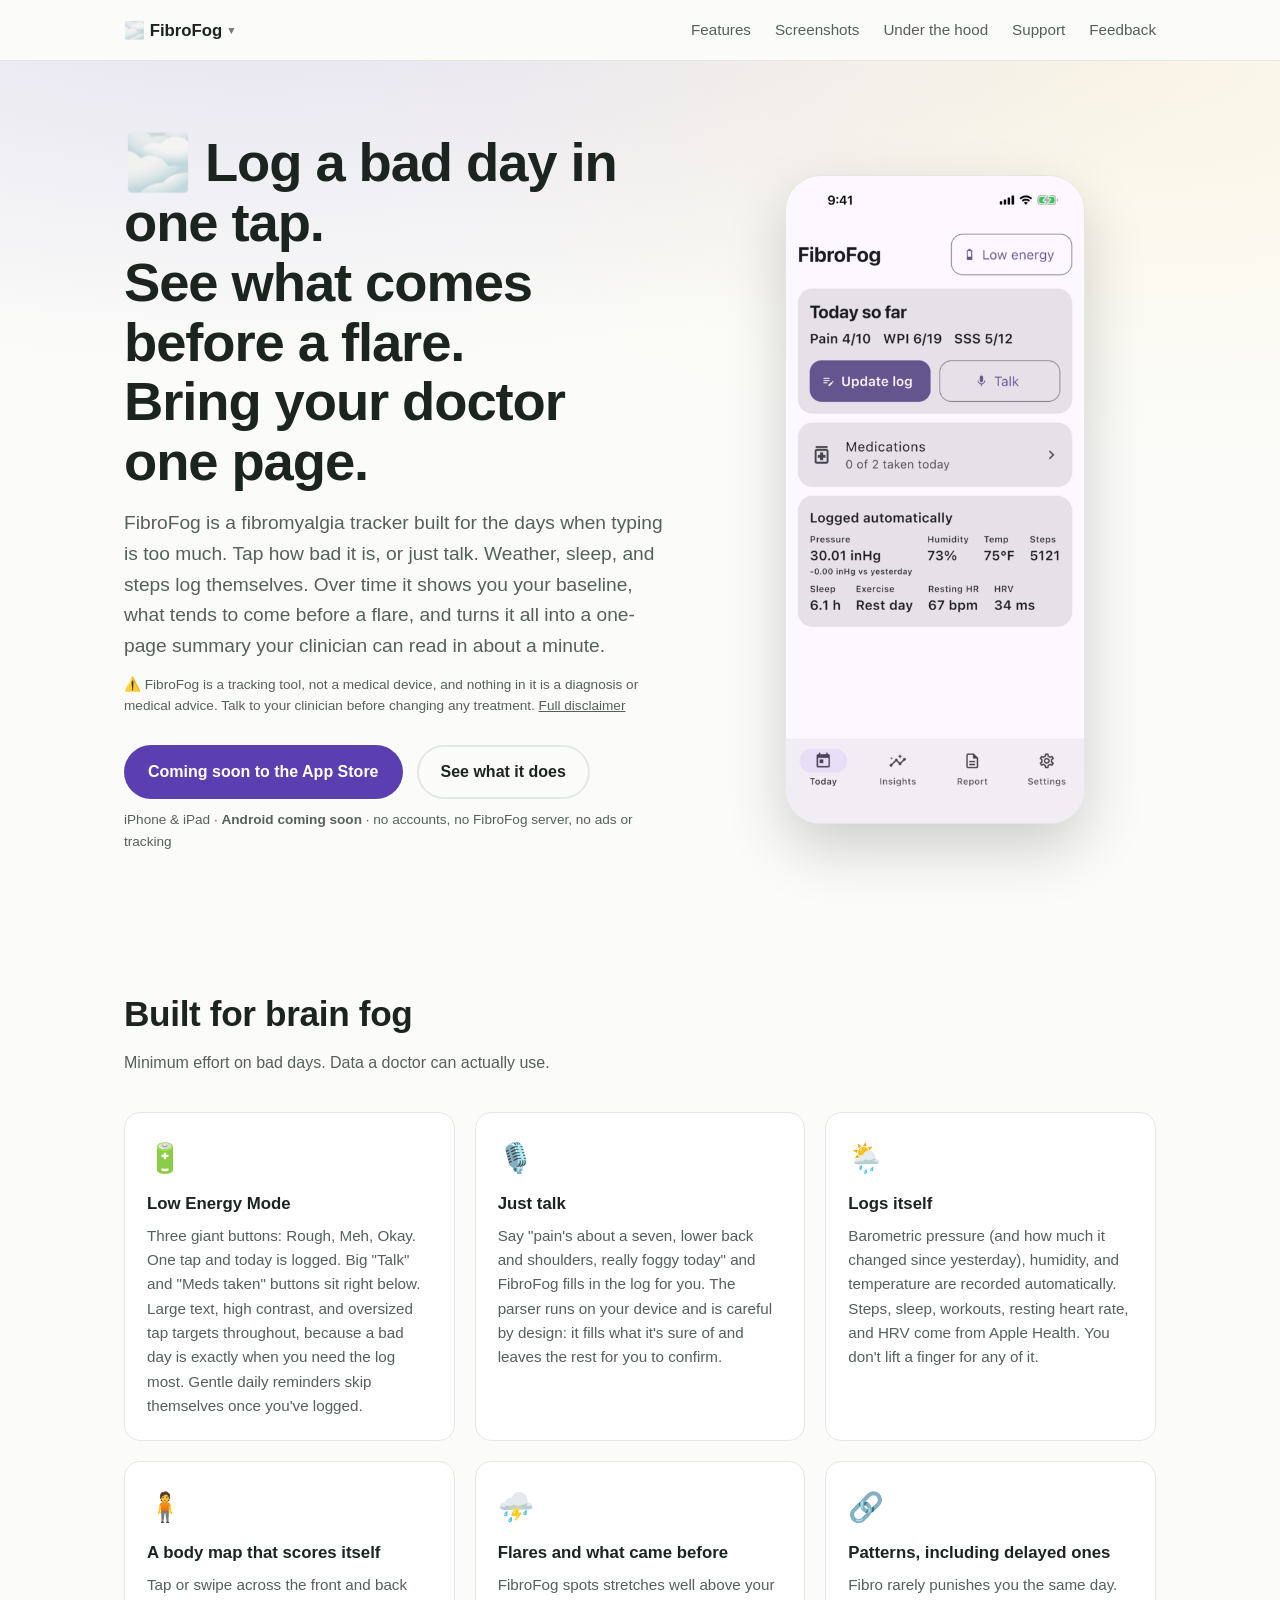
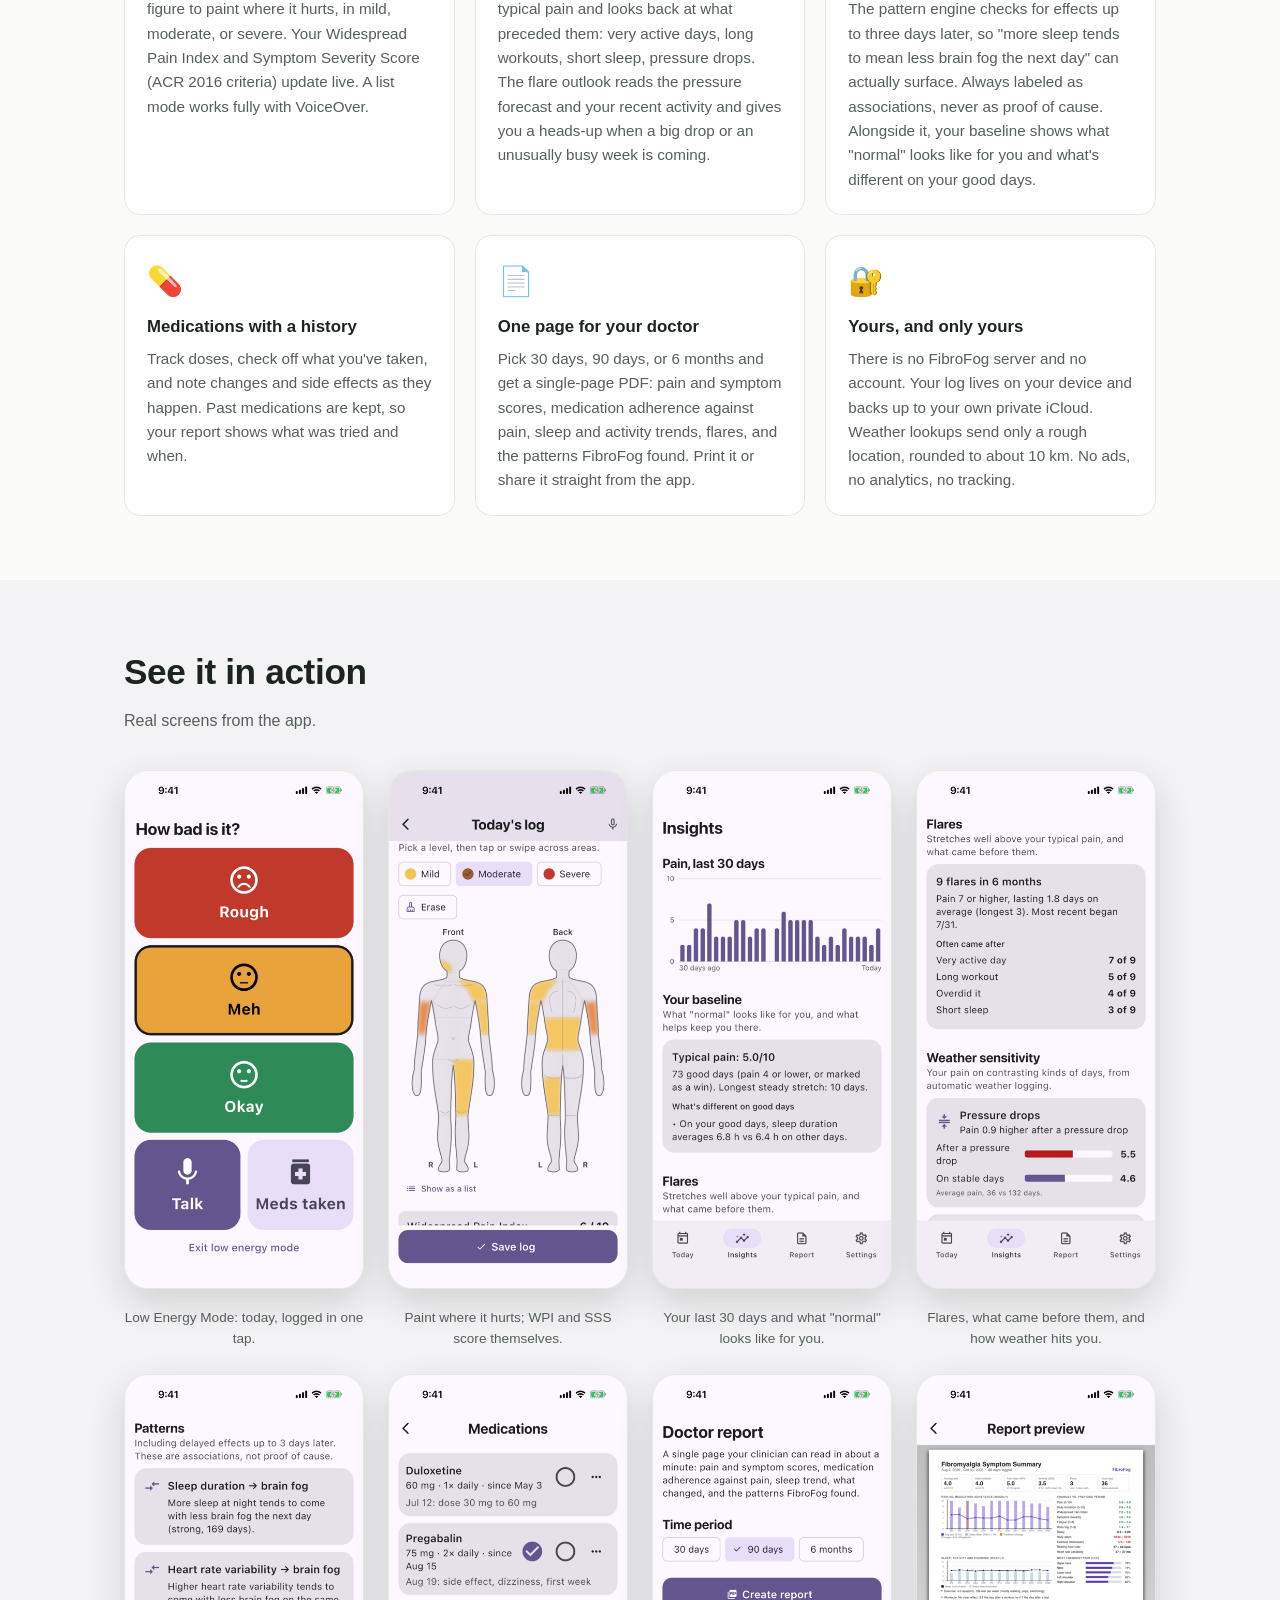
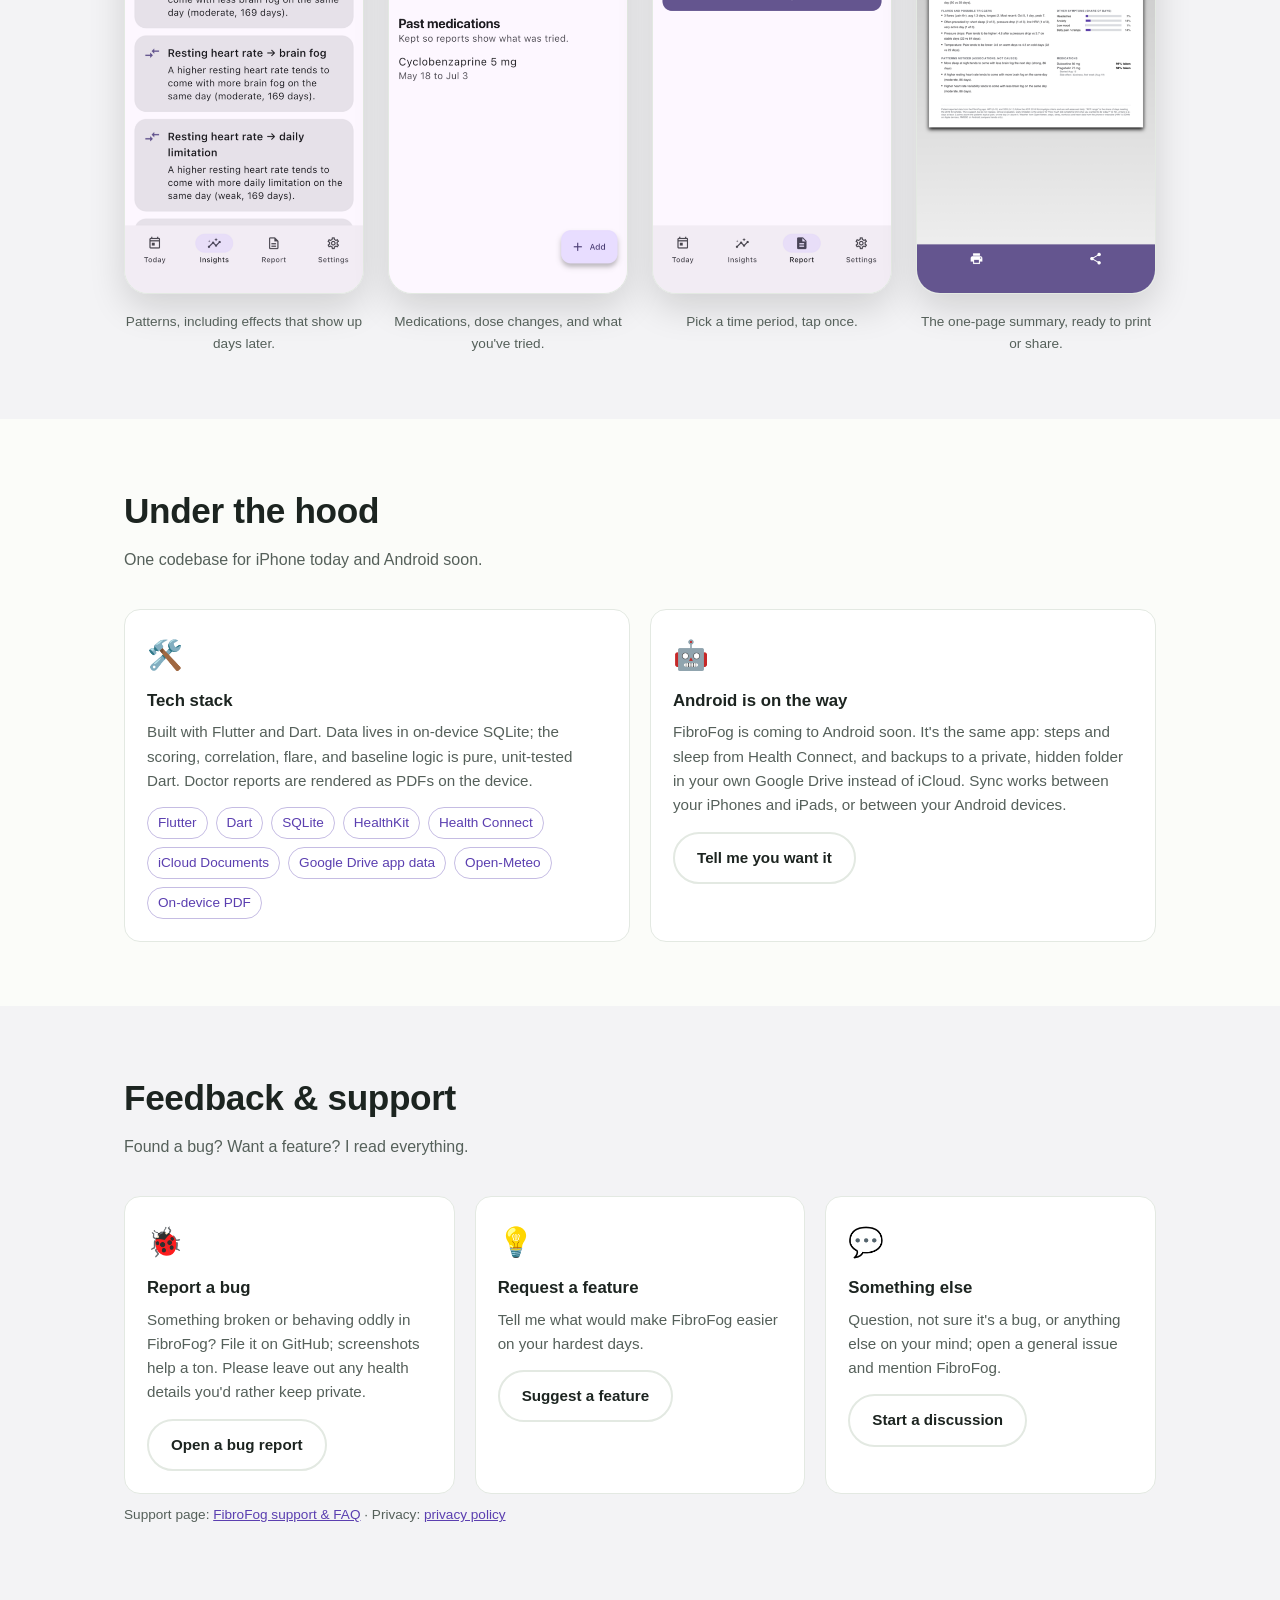
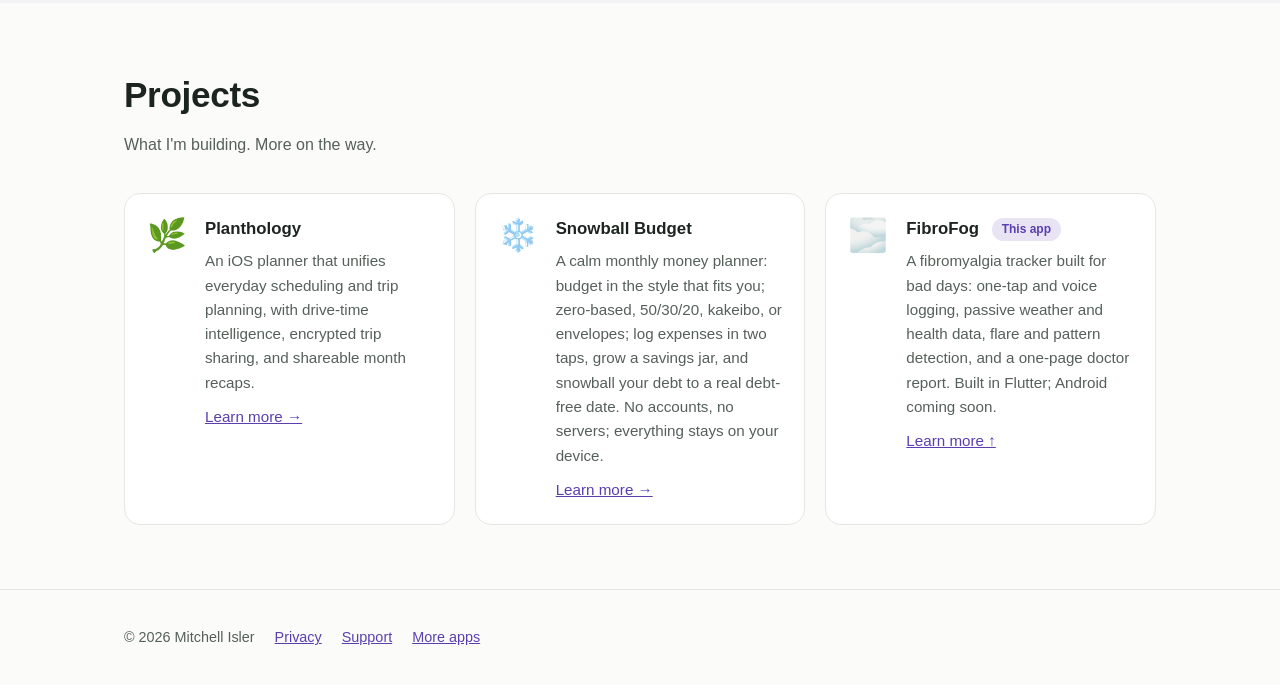
==== fibrofog/index.html @ c0c41186 "add fibro fog" ====
<!DOCTYPE html>
<html lang="en">
<head>
  <meta charset="utf-8">
  <meta name="viewport" content="width=device-width, initial-scale=1">
  <title>FibroFog: a fibromyalgia tracker for your hardest days</title>
  <meta name="description" content="FibroFog is a fibromyalgia tracker built for bad days: one-tap logging, voice memos, passive weather and health data, a body map with WPI/SSS scores, pattern detection, and a one-page report your doctor can read in a minute. Your data stays on your device.">
  <meta property="og:title" content="FibroFog">
  <meta property="og:description" content="Log a bad day in one tap. See what comes before your flares. Hand your doctor one page that tells the whole story. No FibroFog server; your data stays yours.">
  <meta property="og:image" content="https://islerm.github.io/planthology-site/assets/img/fibrofog-today.png">
  <link rel="icon" href="data:image/svg+xml,<svg xmlns=%22http://www.w3.org/2000/svg%22 viewBox=%220 0 100 100%22><text y=%22.9em%22 font-size=%2290%22>🌫️</text></svg>">
  <link rel="stylesheet" href="../assets/css/style.css">
  <style>
    /* FibroFog accent: the app's soft purples over the shared stylesheet */
    :root {
      --green: #5b3fb0;
      --green-dark: #3a1f86;
      --gold: #f6c453;
    }
    @media (prefers-color-scheme: dark) {
      :root {
        --green: #b9a6f5;
        --green-dark: #9d86ec;
      }
    }
    .stack { display: flex; flex-wrap: wrap; gap: 8px; margin-top: 14px; }
    .stack span {
      font-size: .85rem; padding: 4px 10px; border-radius: 999px;
      border: 1px solid color-mix(in srgb, var(--green) 35%, transparent);
      color: var(--green);
    }
  </style>
</head>
<body>

<nav>
  <div class="wrap">
    <div class="brand-dropdown">
      <button class="brand" onclick="this.parentElement.classList.toggle('open')">🌫️ FibroFog</button>
      <div class="dropdown-menu">
        <a href="../index.html">🌿 Planthology</a>
        <a href="../snowball/index.html">❄️ Snowball Budget</a>
        <a href="#top">🌫️ FibroFog</a>
      </div>
    </div>
    <a class="link" href="#features">Features</a>
    <a class="link" href="#screenshots">Screenshots</a>
    <a class="link" href="#stack">Under the hood</a>
    <a class="link keep" href="support.html">Support</a>
    <a class="link keep" href="#feedback">Feedback</a>
  </div>
</nav>

<header class="hero" id="top">
  <div class="wrap">
    <div>
      <h1><span class="leaf">🌫️</span> Log a bad day in one tap.<br>See what comes before a flare.<br>Bring your doctor one page.</h1>
      <p class="tag">
        FibroFog is a fibromyalgia tracker built for the days when typing is too
        much. Tap how bad it is, or just talk. Weather, sleep, and steps log
        themselves. Over time it shows you your baseline, what tends to come
        before a flare, and turns it all into a one-page summary your clinician
        can read in about a minute.
      </p>
      <p class="disclaimer">
        ⚠️ FibroFog is a tracking tool, not a medical device, and nothing in it
        is a diagnosis or medical advice. Talk to your clinician before changing
        any treatment.
        <a href="support.html">Full disclaimer</a>
      </p>
      <div class="badge-row">
        <!-- TODO: swap for the real App Store link once FibroFog is live, e.g.
             <a class="btn primary" href="https://apps.apple.com/us/app/fibrofog/idXXXXXXXXXX">Get on the App&nbsp;Store</a> -->
        <span class="btn primary" aria-disabled="true">Coming soon to the App&nbsp;Store</span>
        <a class="btn ghost" href="#features">See what it does</a>
      </div>
      <p class="note">iPhone &amp; iPad · <strong>Android coming soon</strong> · no accounts, no FibroFog server, no ads or tracking</p>
    </div>
    <img class="phone" src="../assets/img/fibrofog-today.png" alt="FibroFog's Today screen with pain, WPI and SSS scores, medications, and automatically logged weather, sleep, and heart data">
  </div>
</header>

<section id="features">
  <div class="wrap">
    <h2>Built for brain fog</h2>
    <p class="lede">Minimum effort on bad days. Data a doctor can actually use.</p>
    <div class="grid">
      <div class="card">
        <div class="icon">🔋</div>
        <h3>Low Energy Mode</h3>
        <p>Three giant buttons: Rough, Meh, Okay. One tap and today is logged. Big "Talk" and "Meds taken" buttons sit right below. Large text, high contrast, and oversized tap targets throughout, because a bad day is exactly when you need the log most. Gentle daily reminders skip themselves once you've logged.</p>
      </div>
      <div class="card">
        <div class="icon">🎙️</div>
        <h3>Just talk</h3>
        <p>Say "pain's about a seven, lower back and shoulders, really foggy today" and FibroFog fills in the log for you. The parser runs on your device and is careful by design: it fills what it's sure of and leaves the rest for you to confirm.</p>
      </div>
      <div class="card">
        <div class="icon">🌦️</div>
        <h3>Logs itself</h3>
        <p>Barometric pressure (and how much it changed since yesterday), humidity, and temperature are recorded automatically. Steps, sleep, workouts, resting heart rate, and HRV come from Apple Health. You don't lift a finger for any of it.</p>
      </div>
      <div class="card">
        <div class="icon">🧍</div>
        <h3>A body map that scores itself</h3>
        <p>Tap or swipe across the front and back figure to paint where it hurts, in mild, moderate, or severe. Your Widespread Pain Index and Symptom Severity Score (ACR 2016 criteria) update live. A list mode works fully with VoiceOver.</p>
      </div>
      <div class="card">
        <div class="icon">⛈️</div>
        <h3>Flares and what came before</h3>
        <p>FibroFog spots stretches well above your typical pain and looks back at what preceded them: very active days, long workouts, short sleep, pressure drops. The flare outlook reads the pressure forecast and your recent activity and gives you a heads-up when a big drop or an unusually busy week is coming.</p>
      </div>
      <div class="card">
        <div class="icon">🔗</div>
        <h3>Patterns, including delayed ones</h3>
        <p>Fibro rarely punishes you the same day. The pattern engine checks for effects up to three days later, so "more sleep tends to mean less brain fog the next day" can actually surface. Always labeled as associations, never as proof of cause. Alongside it, your baseline shows what "normal" looks like for you and what's different on your good days.</p>
      </div>
      <div class="card">
        <div class="icon">💊</div>
        <h3>Medications with a history</h3>
        <p>Track doses, check off what you've taken, and note changes and side effects as they happen. Past medications are kept, so your report shows what was tried and when.</p>
      </div>
      <div class="card">
        <div class="icon">📄</div>
        <h3>One page for your doctor</h3>
        <p>Pick 30 days, 90 days, or 6 months and get a single-page PDF: pain and symptom scores, medication adherence against pain, sleep and activity trends, flares, and the patterns FibroFog found. Print it or share it straight from the app.</p>
      </div>
      <div class="card">
        <div class="icon">🔐</div>
        <h3>Yours, and only yours</h3>
        <p>There is no FibroFog server and no account. Your log lives on your device and backs up to your own private iCloud. Weather lookups send only a rough location, rounded to about 10 km. No ads, no analytics, no tracking.</p>
      </div>
    </div>
  </div>
</section>

<section class="alt" id="screenshots">
  <div class="wrap">
    <h2>See it in action</h2>
    <p class="lede">Real screens from the app.</p>
    <div class="shots">
      <figure>
        <img src="../assets/img/fibrofog-low-energy.png" alt="Low Energy Mode with large Rough, Meh, and Okay buttons plus Talk and Meds taken">
        <figcaption>Low Energy Mode: today, logged in one tap.</figcaption>
      </figure>
      <figure>
        <img src="../assets/img/fibrofog-body-map.png" alt="Body map with front and back figures painted in mild, moderate, and severe pain areas">
        <figcaption>Paint where it hurts; WPI and SSS score themselves.</figcaption>
      </figure>
      <figure>
        <img src="../assets/img/fibrofog-insights.png" alt="Insights screen with a 30-day pain chart and a personal baseline summary">
        <figcaption>Your last 30 days and what "normal" looks like for you.</figcaption>
      </figure>
      <figure>
        <img src="../assets/img/fibrofog-flares-weather.png" alt="Flares summary listing common preceding factors, and a weather sensitivity comparison">
        <figcaption>Flares, what came before them, and how weather hits you.</figcaption>
      </figure>
      <figure>
        <img src="../assets/img/fibrofog-patterns.png" alt="Patterns list linking sleep, heart rate variability, and resting heart rate to brain fog">
        <figcaption>Patterns, including effects that show up days later.</figcaption>
      </figure>
      <figure>
        <img src="../assets/img/fibrofog-meds.png" alt="Medications list with doses, check-off circles, change notes, and past medications">
        <figcaption>Medications, dose changes, and what you've tried.</figcaption>
      </figure>
      <figure>
        <img src="../assets/img/fibrofog-report-setup.png" alt="Doctor report screen with 30 day, 90 day, and 6 month options">
        <figcaption>Pick a time period, tap once.</figcaption>
      </figure>
      <figure>
        <img src="../assets/img/fibrofog-report-pdf.png" alt="One-page Fibromyalgia Symptom Summary PDF preview with charts and tables">
        <figcaption>The one-page summary, ready to print or share.</figcaption>
      </figure>
    </div>
  </div>
</section>

<section id="stack">
  <div class="wrap">
    <h2>Under the hood</h2>
    <p class="lede">One codebase for iPhone today and Android soon.</p>
    <div class="grid">
      <div class="card">
        <div class="icon">🛠️</div>
        <h3>Tech stack</h3>
        <p>Built with Flutter and Dart. Data lives in on-device SQLite; the scoring, correlation, flare, and baseline logic is pure, unit-tested Dart. Doctor reports are rendered as PDFs on the device.</p>
        <div class="stack">
          <span>Flutter</span><span>Dart</span><span>SQLite</span><span>HealthKit</span><span>Health Connect</span><span>iCloud Documents</span><span>Google Drive app data</span><span>Open-Meteo</span><span>On-device PDF</span>
        </div>
      </div>
      <div class="card">
        <div class="icon">🤖</div>
        <h3>Android is on the way</h3>
        <p>FibroFog is coming to Android soon. It's the same app: steps and sleep from Health Connect, and backups to a private, hidden folder in your own Google Drive instead of iCloud. Sync works between your iPhones and iPads, or between your Android devices.</p>
        <p style="margin-top:14px"><a class="btn ghost" href="https://github.com/islerm/planthology-site/issues/new?labels=fibrofog,android&title=%5BFibroFog%5D%20Android%20interest">Tell me you want it</a></p>
      </div>
    </div>
  </div>
</section>

<section class="alt" id="feedback">
  <div class="wrap">
    <h2>Feedback &amp; support</h2>
    <p class="lede">Found a bug? Want a feature? I read everything.</p>
    <div class="feedback-cards">
      <div class="card">
        <div class="icon">🐞</div>
        <h3>Report a bug</h3>
        <p>Something broken or behaving oddly in FibroFog? File it on GitHub; screenshots help a ton. Please leave out any health details you'd rather keep private.</p>
        <p style="margin-top:14px"><a class="btn ghost" href="https://github.com/islerm/planthology-site/issues/new?template=fibrofog_bug_report.md&labels=bug,fibrofog&title=%5BFibroFog%5D%5BBug%5D%20">Open a bug report</a></p>
      </div>
      <div class="card">
        <div class="icon">💡</div>
        <h3>Request a feature</h3>
        <p>Tell me what would make FibroFog easier on your hardest days.</p>
        <p style="margin-top:14px"><a class="btn ghost" href="https://github.com/islerm/planthology-site/issues/new?template=fibrofog_feature_request.md&labels=enhancement,fibrofog&title=%5BFibroFog%5D%5BIdea%5D%20">Suggest a feature</a></p>
      </div>
      <div class="card">
        <div class="icon">💬</div>
        <h3>Something else</h3>
        <p>Question, not sure it's a bug, or anything else on your mind; open a general issue and mention FibroFog.</p>
        <p style="margin-top:14px"><a class="btn ghost" href="https://github.com/islerm/planthology-site/issues/new?labels=fibrofog&title=%5BFibroFog%5D%20">Start a discussion</a></p>
      </div>
    </div>
    <p class="note">Support page: <a href="support.html">FibroFog support &amp; FAQ</a> · Privacy: <a href="privacy.html">privacy policy</a></p>
  </div>
</section>

<section id="projects">
  <div class="wrap">
    <h2>Projects</h2>
    <p class="lede">What I'm building. More on the way.</p>
    <div class="grid">
      <div class="card project-card">
        <div class="project">
          <div class="emoji">🌿</div>
          <div>
            <h3 style="margin-top:0">Planthology</h3>
            <p>An iOS planner that unifies everyday scheduling and trip planning, with drive-time intelligence, encrypted trip sharing, and shareable month recaps.</p>
            <p style="margin-top:10px"><a href="../index.html">Learn more →</a></p>
          </div>
        </div>
      </div>
      <div class="card project-card">
        <div class="project">
          <div class="emoji">❄️</div>
          <div>
            <h3 style="margin-top:0">Snowball Budget</h3>
            <p>A calm monthly money planner: budget in the style that fits you; zero-based, 50/30/20, kakeibo, or envelopes; log expenses in two taps, grow a savings jar, and snowball your debt to a real debt-free date. No accounts, no servers; everything stays on your device.</p>
            <p style="margin-top:10px"><a href="../snowball/index.html">Learn more →</a></p>
          </div>
        </div>
      </div>
      <div class="card project-card">
        <div class="project">
          <div class="emoji">🌫️</div>
          <div>
            <h3 style="margin-top:0">FibroFog <span class="pill">This app</span></h3>
            <p>A fibromyalgia tracker built for bad days: one-tap and voice logging, passive weather and health data, flare and pattern detection, and a one-page doctor report. Built in Flutter; Android coming soon.</p>
            <p style="margin-top:10px"><a href="#top">Learn more ↑</a></p>
          </div>
        </div>
      </div>
    </div>
  </div>
</section>

<footer>
  <div class="wrap">
    <span>© 2026 Mitchell Isler</span>
    <a href="privacy.html">Privacy</a>
    <a href="support.html">Support</a>
    <a href="../index.html">More apps</a>
    <span class="spacer"></span>
  </div>
</footer>

</body>
</html>
---- assets/css/style.css ----
/* Planthology site — shared styles */

:root {
  --green: #2e8552;
  --green-dark: #21603c;
  --gold: #f5bd2e;
  --ink: #1c2420;
  --ink-soft: #55605a;
  --paper: #fbfcf9;
  --card: #ffffff;
  --line: #e3e9e2;
  --radius: 16px;
  --max: 1080px;
}

@media (prefers-color-scheme: dark) {
  :root {
    --ink: #eef3ef;
    --ink-soft: #a8b3ab;
    --paper: #131a15;
    --card: #1b2420;
    --line: #2a352e;
  }
}

* { box-sizing: border-box; }

html { scroll-behavior: smooth; }

body {
  margin: 0;
  font-family: -apple-system, BlinkMacSystemFont, "Segoe UI", Roboto, Helvetica, Arial, sans-serif;
  color: var(--ink);
  background: var(--paper);
  line-height: 1.6;
}

a { color: var(--green); }

img { max-width: 100%; }

.wrap {
  max-width: var(--max);
  margin: 0 auto;
  padding: 0 24px;
}

/* ---------- Nav ---------- */

nav {
  position: sticky;
  top: 0;
  z-index: 10;
  background: color-mix(in srgb, var(--paper) 88%, transparent);
  backdrop-filter: blur(10px);
  border-bottom: 1px solid var(--line);
}

nav .wrap {
  display: flex;
  align-items: center;
  gap: 24px;
  height: 60px;
}

nav .brand-dropdown {
  position: relative;
  margin-right: auto;
}

nav .brand {
  background: none;
  border: none;
  font-weight: 800;
  font-size: 1.05rem;
  color: var(--ink);
  text-decoration: none;
  cursor: pointer;
  padding: 0 6px 0 0;
  font-family: inherit;
  display: flex;
  align-items: center;
  gap: 4px;
}

nav .brand::after {
  content: '▼';
  font-size: 0.65rem;
  opacity: 0.6;
  transition: transform 0.2s;
}

nav .brand:hover {
  color: var(--green);
}

nav .brand:hover::after {
  opacity: 1;
}

nav .brand-dropdown.open .brand::after {
  transform: scaleY(-1);
}

nav .dropdown-menu {
  display: none;
  position: absolute;
  top: 60px;
  left: 0;
  background: var(--card);
  border: 1px solid var(--line);
  border-radius: var(--radius);
  box-shadow: 0 4px 12px rgba(0, 0, 0, 0.1);
  min-width: 180px;
  z-index: 20;
  overflow: hidden;
}

nav .brand-dropdown.open .dropdown-menu {
  display: block;
}

nav .dropdown-menu a {
  display: block;
  padding: 12px 16px;
  color: var(--ink);
  text-decoration: none;
  font-size: 0.95rem;
  border-bottom: 1px solid var(--line);
}

nav .dropdown-menu a:last-child {
  border-bottom: none;
}

nav .dropdown-menu a:hover {
  background: color-mix(in srgb, var(--green) 8%, transparent);
  color: var(--green);
}

nav a.link {
  color: var(--ink-soft);
  text-decoration: none;
  font-size: 0.95rem;
  white-space: nowrap;
}

nav a.link:hover { color: var(--green); }

@media (max-width: 640px) {
  nav a.link { display: none; }
  nav a.link.keep { display: inline; }
}

/* ---------- Hero ---------- */

header.hero {
  padding: 72px 0 56px;
  background:
    radial-gradient(1000px 400px at 20% -10%, color-mix(in srgb, var(--green) 14%, transparent), transparent),
    radial-gradient(800px 400px at 90% 0%, color-mix(in srgb, var(--gold) 12%, transparent), transparent);
}

.hero .wrap {
  display: grid;
  grid-template-columns: 1.1fr 0.9fr;
  gap: 48px;
  align-items: center;
}

@media (max-width: 800px) {
  .hero .wrap { grid-template-columns: 1fr; }
}

.hero h1 {
  font-size: clamp(2.2rem, 5vw, 3.4rem);
  line-height: 1.1;
  margin: 0 0 16px;
  letter-spacing: -0.02em;
}

.hero h1 .leaf { display: inline-block; }

.hero p.tag {
  font-size: 1.2rem;
  color: var(--ink-soft);
  margin: 0 0 28px;
  max-width: 34em;
}

.hero p.disclaimer {
  font-size: 0.85rem;
  color: var(--ink-soft);
  margin: -16px 0 28px;
  max-width: 40em;
}

.hero p.disclaimer a { color: inherit; }

.badge-row { display: flex; gap: 14px; flex-wrap: wrap; align-items: center; }

.btn {
  display: inline-block;
  padding: 12px 22px;
  border-radius: 999px;
  font-weight: 700;
  text-decoration: none;
  border: 2px solid transparent;
}

.btn.primary { background: var(--green); color: #fff; }
.btn.primary:hover { background: var(--green-dark); }
.btn.ghost { border-color: var(--line); color: var(--ink); }
.btn.ghost:hover { border-color: var(--green); color: var(--green); }

.note { font-size: 0.85rem; color: var(--ink-soft); margin-top: 10px; }

.hero .phone {
  justify-self: center;
  width: min(300px, 80%);
  border-radius: 36px;
  border: 1px solid var(--line);
  box-shadow: 0 24px 60px rgba(0, 0, 0, 0.18);
}

/* ---------- Sections ---------- */

section { padding: 64px 0; }

section.alt { background: color-mix(in srgb, var(--green) 5%, var(--paper)); }

h2 {
  font-size: clamp(1.6rem, 3vw, 2.2rem);
  letter-spacing: -0.01em;
  margin: 0 0 8px;
}

p.lede {
  color: var(--ink-soft);
  margin: 0 0 36px;
  max-width: 44em;
}

/* Features */

.grid {
  display: grid;
  grid-template-columns: repeat(auto-fit, minmax(260px, 1fr));
  gap: 20px;
}

.card {
  background: var(--card);
  border: 1px solid var(--line);
  border-radius: var(--radius);
  padding: 22px;
}

.card .icon { font-size: 1.8rem; }

.card h3 { margin: 10px 0 6px; font-size: 1.05rem; }

.card p { margin: 0; color: var(--ink-soft); font-size: 0.95rem; }

/* Vs. a calendar */

.vs-list {
  display: grid;
  gap: 14px;
  max-width: 860px;
}

.vs-row {
  background: var(--card);
  border: 1px solid var(--line);
  border-radius: var(--radius);
  padding: 18px 22px;
}

.vs-row p { margin: 0; font-size: 0.95rem; }

.vs-row .them { color: var(--ink-soft); margin-bottom: 8px; }

.vs-tag {
  display: inline-block;
  font-size: 0.72rem;
  font-weight: 700;
  text-transform: uppercase;
  letter-spacing: 0.04em;
  padding: 1px 9px;
  border-radius: 999px;
  margin-right: 8px;
  background: color-mix(in srgb, var(--ink-soft) 14%, transparent);
  color: var(--ink-soft);
  vertical-align: middle;
}

.vs-tag.us {
  background: color-mix(in srgb, var(--green) 14%, transparent);
  color: var(--green);
}

.vs-pitch {
  margin: 32px 0 0;
  font-size: 1.15rem;
  font-weight: 600;
  max-width: 34em;
  border-left: 4px solid var(--green);
  padding-left: 16px;
}

/* Screenshots */

.shots {
  display: flex;
  gap: 24px;
  justify-content: center;
  flex-wrap: wrap;
}

.shots figure {
  margin: 0;
  text-align: center;
  flex: 0 1 240px;
}

.shots img {
  width: 100%;
  border-radius: 24px;
  border: 1px solid var(--line);
  box-shadow: 0 14px 36px rgba(0, 0, 0, 0.14);
}

.shots figcaption {
  font-size: 0.85rem;
  color: var(--ink-soft);
  margin-top: 10px;
}

/* Feedback */

.feedback-cards { display: grid; grid-template-columns: repeat(auto-fit, minmax(240px, 1fr)); gap: 20px; }

/* Projects */

.project {
  display: flex;
  gap: 18px;
  align-items: flex-start;
}

.project .emoji { font-size: 2rem; line-height: 1.2; }

.pill {
  display: inline-block;
  font-size: 0.75rem;
  font-weight: 700;
  padding: 2px 10px;
  border-radius: 999px;
  background: color-mix(in srgb, var(--green) 14%, transparent);
  color: var(--green);
  margin-left: 8px;
  vertical-align: middle;
}

.pill.soon { background: color-mix(in srgb, var(--gold) 22%, transparent); color: #8a6a10; }

/* About */

.about-grid {
  display: grid;
  grid-template-columns: 2fr 1fr;
  gap: 40px;
}

@media (max-width: 800px) {
  .about-grid { grid-template-columns: 1fr; }
}

.about-grid ul { padding-left: 20px; color: var(--ink-soft); }

/* Footer */

footer {
  border-top: 1px solid var(--line);
  padding: 36px 0;
  color: var(--ink-soft);
  font-size: 0.9rem;
}

footer .wrap {
  display: flex;
  gap: 20px;
  flex-wrap: wrap;
  align-items: center;
}

footer .spacer { margin-left: auto; }

/* ---------- Inner pages (privacy / support) ---------- */

main.doc {
  max-width: 760px;
  margin: 0 auto;
  padding: 48px 24px 80px;
}

main.doc h1 { letter-spacing: -0.02em; }

main.doc h2 { font-size: 1.25rem; margin-top: 36px; }

main.doc .updated { color: var(--ink-soft); font-size: 0.9rem; }
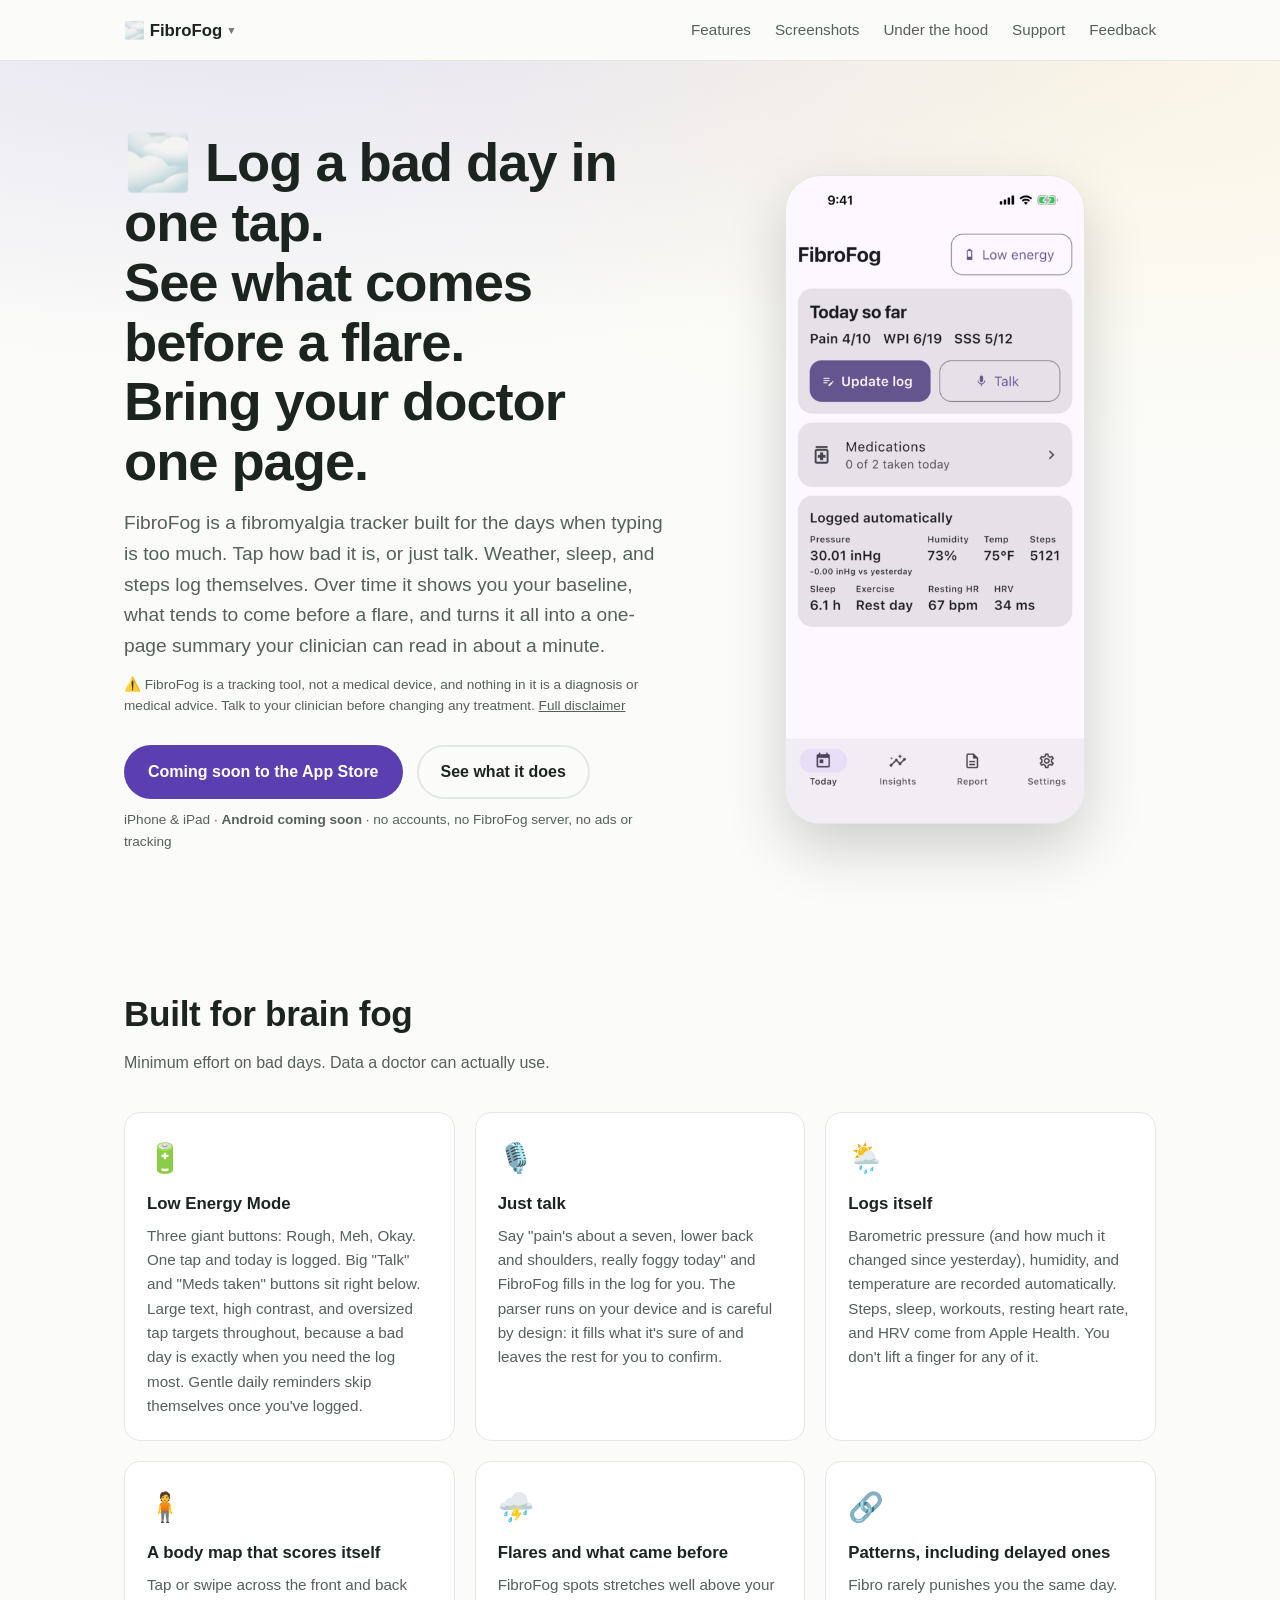
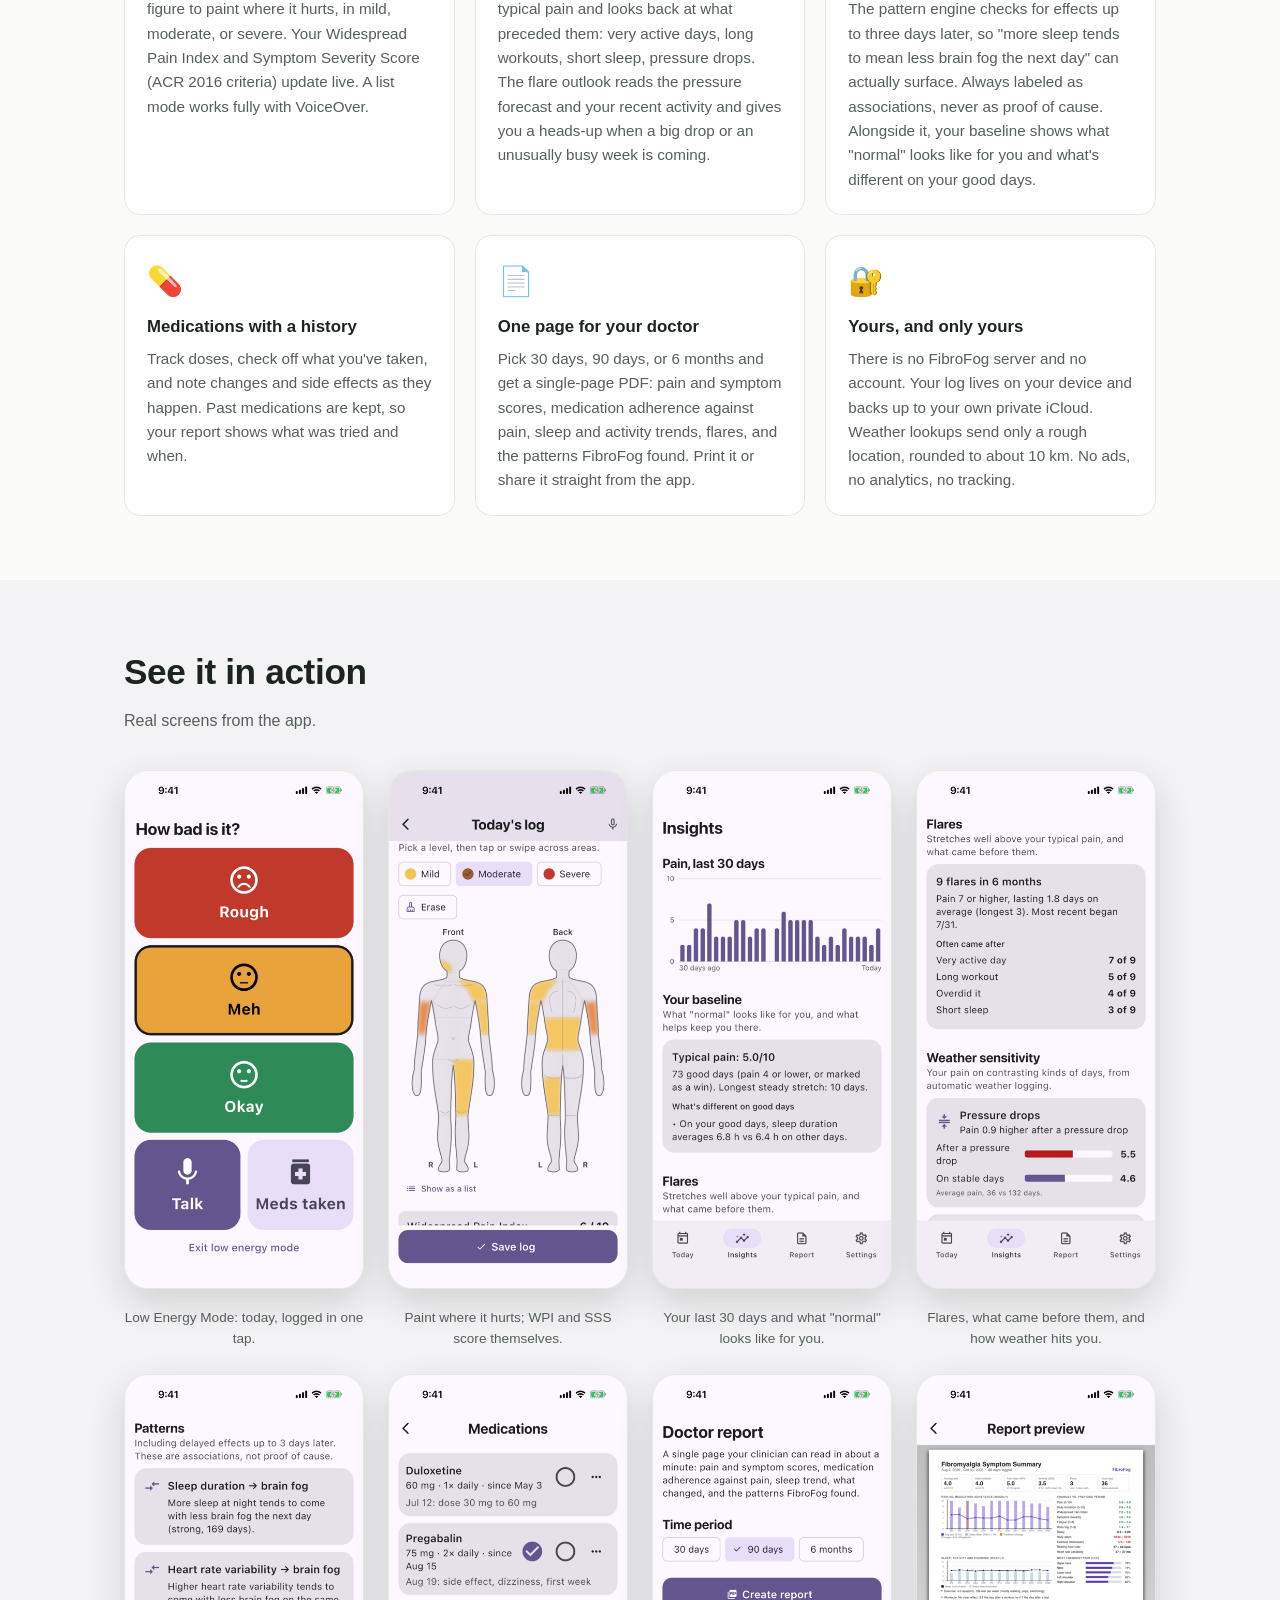
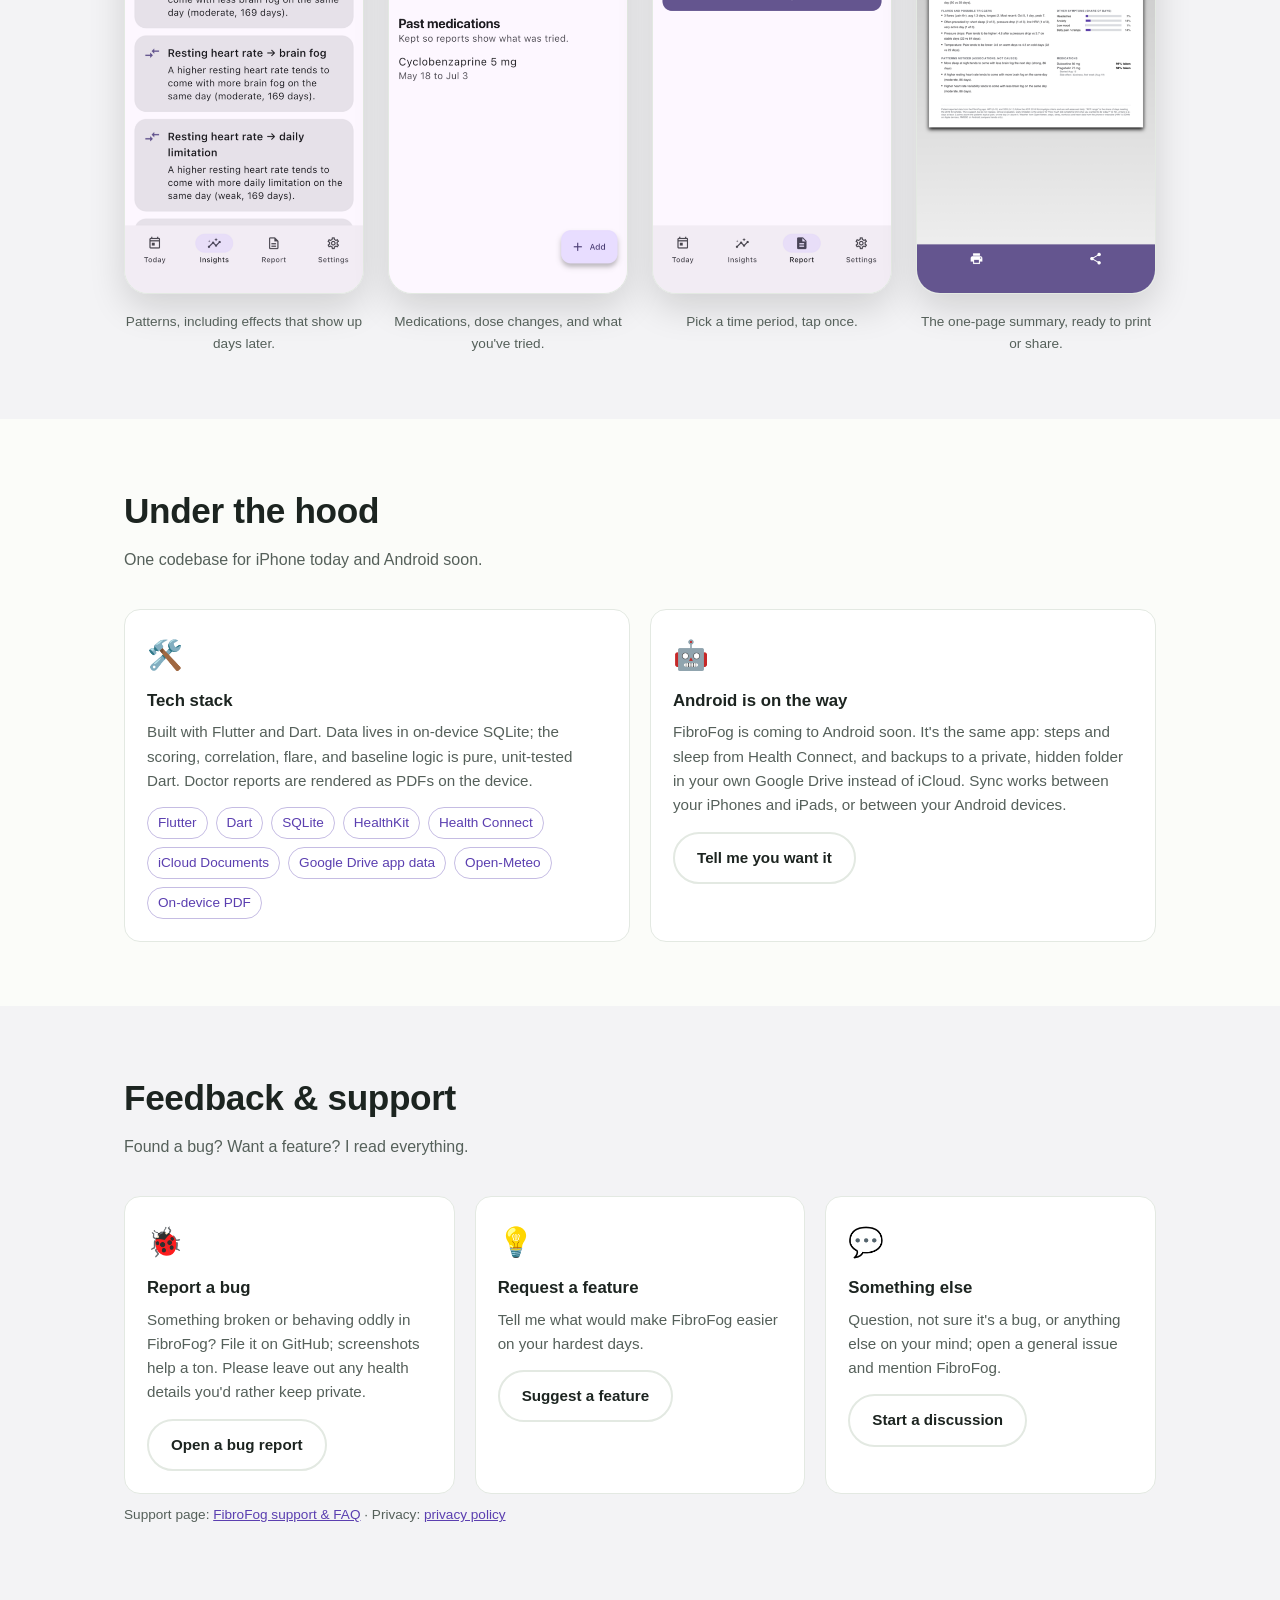
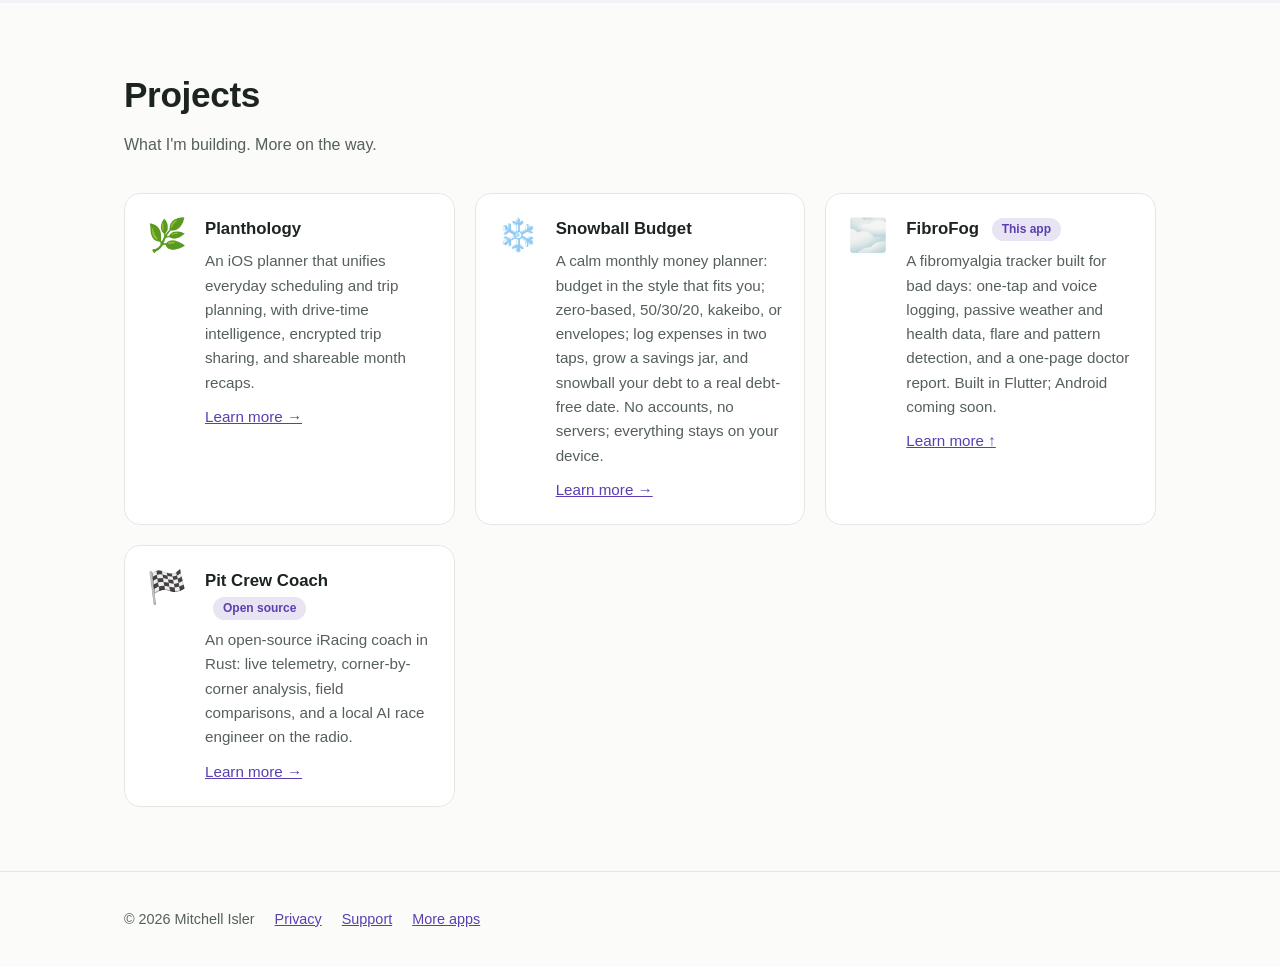
==== commit eb1cf745: "add iracing project" ====
--- a/fibrofog/index.html
+++ b/fibrofog/index.html
@@ -41,6 +41,7 @@
         <a href="../index.html">🌿 Planthology</a>
         <a href="../snowball/index.html">❄️ Snowball Budget</a>
         <a href="#top">🌫️ FibroFog</a>
+        <a href="../pitcrew/index.html">🏁 Pit Crew Coach</a>
       </div>
     </div>
     <a class="link" href="#features">Features</a>
@@ -261,6 +262,16 @@
           </div>
         </div>
       </div>
+      <div class="card project-card">
+        <div class="project">
+          <div class="emoji">🏁</div>
+          <div>
+            <h3 style="margin-top:0">Pit Crew Coach <span class="pill">Open source</span></h3>
+            <p>An open-source iRacing coach in Rust: live telemetry, corner-by-corner analysis, field comparisons, and a local AI race engineer on the radio.</p>
+            <p style="margin-top:10px"><a href="../pitcrew/index.html">Learn more →</a></p>
+          </div>
+        </div>
+      </div>
     </div>
   </div>
 </section>
